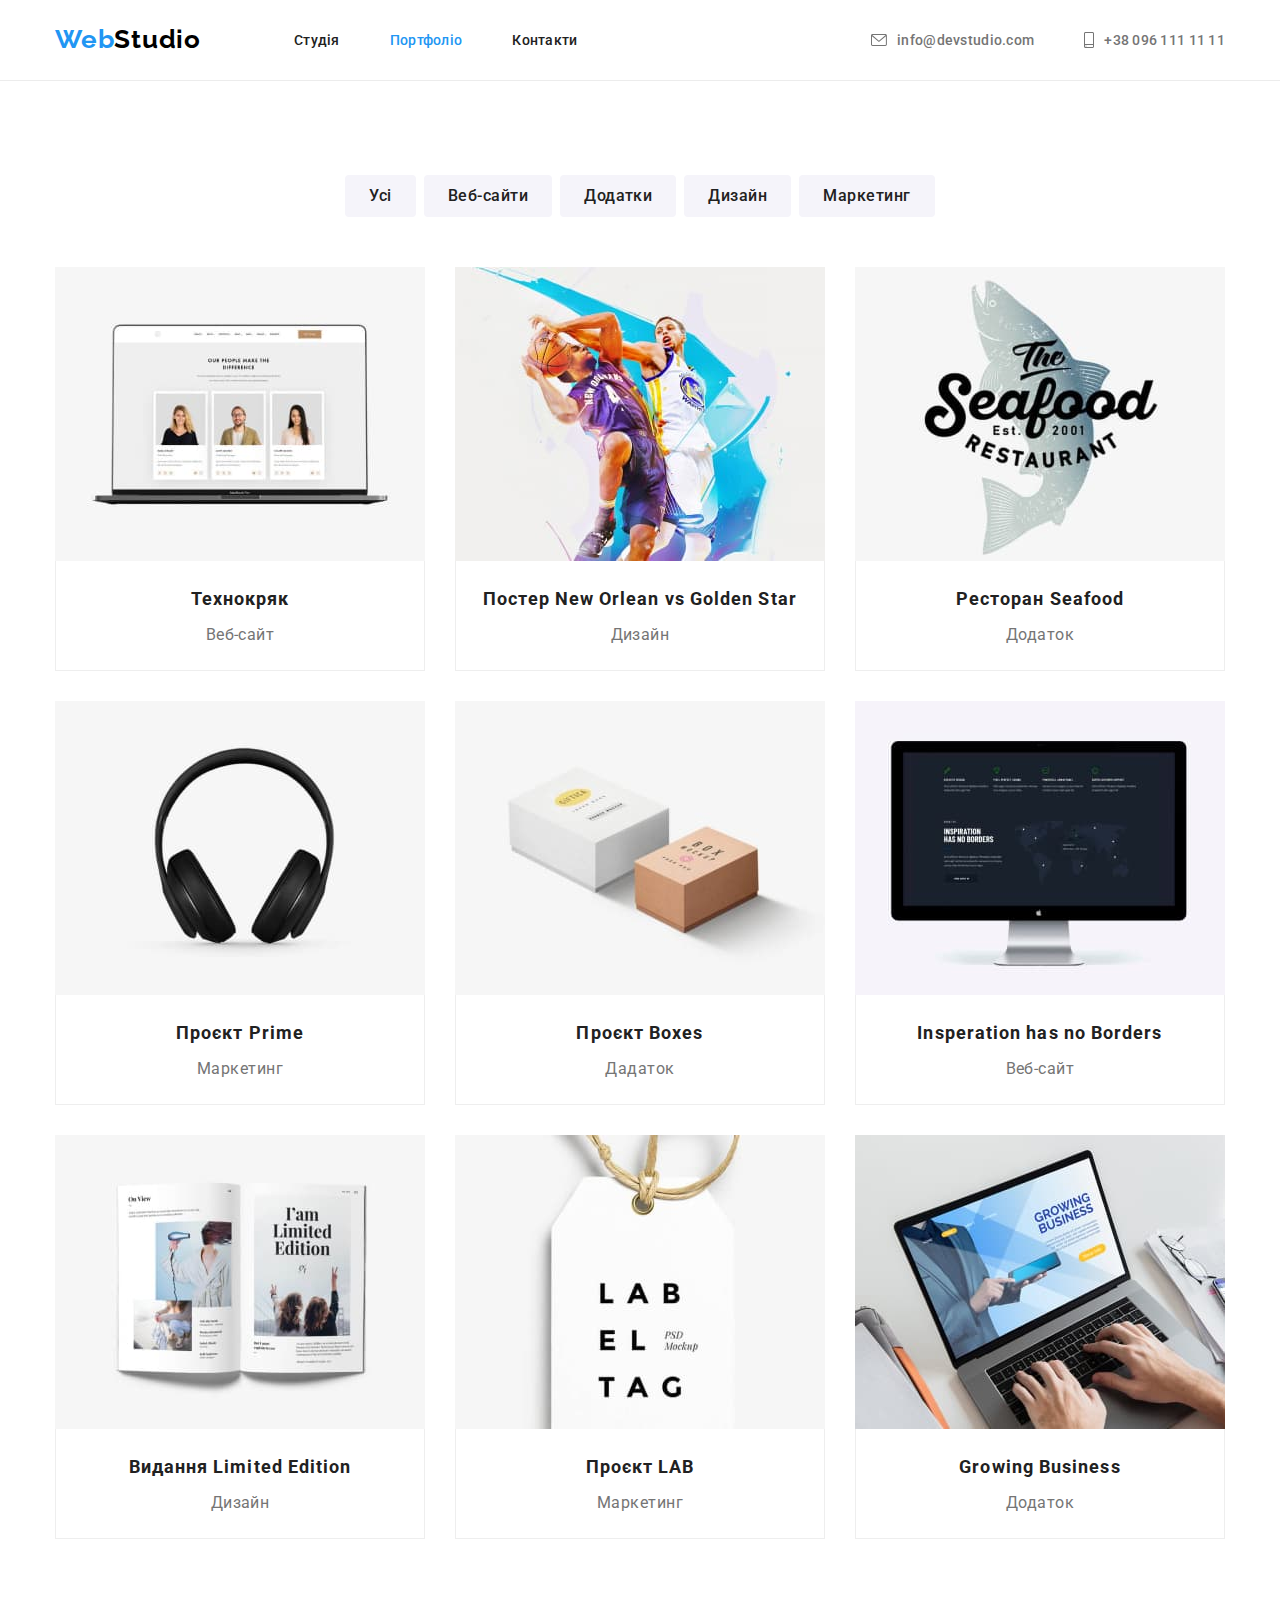
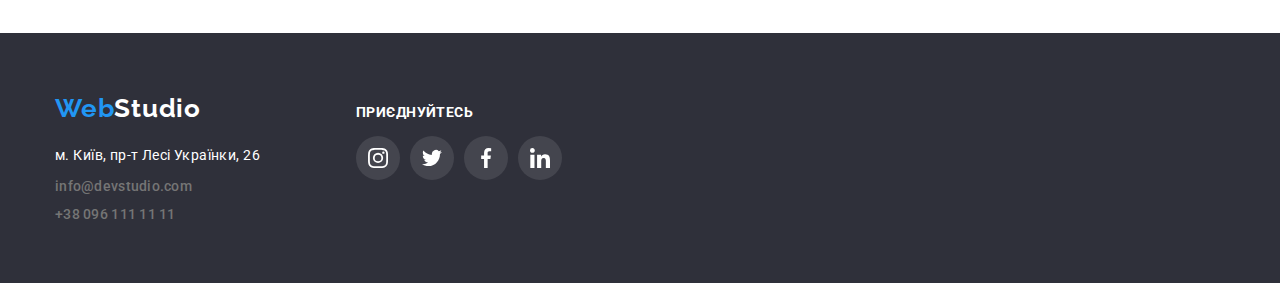
==== portfolio.html @ 871435f2 "clone hw4" ====
<!DOCTYPE html>
<html lang="uk">
  <head>
    <meta charset="UTF-8" />
    <meta http-equiv="X-UA-Compatible" content="IE=edge" />
    <meta name="viewport" content="width=device-width, initial-scale=1.0" />
    <link rel="preconnect" href="https://fonts.googleapis.com" />
    <link rel="preconnect" href="https://fonts.gstatic.com" crossorigin />
    <link href="https://fonts.googleapis.com/css2?family=Montserrat:wght@400;700&family=Raleway:wght@700&family=Roboto:wght@400;500;700;900&display=swap" rel="stylesheet" />
    <link rel="stylesheet" href="https://cdnjs.cloudflare.com/ajax/libs/modern-normalize/1.1.0/modern-normalize.min.css" />
    <link rel="stylesheet" href="css/style.css" />
    <title>Portfolio</title>
  </head>

  <body>
    <!-- Header -->
    <header class="header-line">
      <div class="container">
        <div class="flex">
          <nav class="flex">
            <a href="./index.html" class="header-logo link flex"><span class="logo-web">Web</span><span class="logo-studio">Studio</span></a>
            <ul class="nav list flex">
              <li>
                <a href="./index.html" class="nav-link flex link">Студія</a>
              </li>
              <li>
                <a href="./portfolio.html" class="nav-link flex link current">Портфоліо</a>
              </li>
              <li>
                <a href="#" class="nav-link flex link">Контакти</a>
              </li>
            </ul>
          </nav>
          <!-- Header contacts -->
          <ul class="auth-nav list flex">
            <li>
              <a href="mailto:info@devstudio.com" class="item flex link"
                ><svg class="icon icon-mail" width="16" height="12">
                  <use href="./images/sprite.svg#icon-envelope"></use>
                </svg>info@devstudio.com</a>
            </li>
            <li>
              <a href="tel:+380961111111" class="item flex link">
                <svg class="icon" width="10" height="16">
                  <use href="./images/sprite.svg#icon-smartphone"></use>
                </svg>+38 096 111 11 11</a>
            </li>
          </ul>
        </div>
      </div>
    </header>
    <!-- Main -->
    <main>
      <!-- main nav -->
      <!-- Work list filter -->
      <section class="section">
        <div class="filter">
          <div class="container">
            <h2 class="visually-hidden">Наші роботи</h2>
            <ul class="filter-list list flex">
              <li class="filter-item">
                <button type="button" class="filter-button" aria-label="Усі">Усі</button>
              </li>
              <li class="filter-item">
                <button type="button" class="filter-button" aria-label="Веб-сайти">Веб-сайти</button>
              </li>
              <li class="filter-item">
                <button type="button" class="filter-button" aria-label="Додатки">Додатки</button>
              </li>
              <li class="filter-item">
                <button type="button" class="filter-button" aria-label="Дизайн">Дизайн</button>
              </li>
              <li class="filter-item">
                <button type="button" class="filter-button" aria-label="Маркетинг">Маркетинг</button>
              </li>
            </ul>
          </div>
        </div>
        <!-- Work list -->
        <div class="container">
          <div class="work">
            <ul class="work-lists link list">
              <li class="work-item">
                <a href="" class="work-link-hover link">
                  <img src="./images/techno.jpg" alt="Ноутбук з відкритою веб сторінкою на екрані" width="370" height="294" />
                  <div class="work-card">
                    <h2 class="work-name">Технокряк</h2>
                    <p class="work-name-item">Веб-сайт</p>
                  </div>
                </a>
              </li>
              <li class="work-item">
                <a href="" class="work-link-hover link">
                  <img src="./images/orlean.jpg" alt="#" width="370" height="294" />
                  <div class="work-card">
                    <h2 class="work-name">Постер New Orlean vs Golden Star</h2>
                    <p class="work-name-item">Дизайн</p>
                  </div>
                </a>
              </li>
              <li class="work-item">
                <a href="" class="work-link-hover link">
                  <img src="./images/seafood.jpg" alt="#" width="370" height="294" />
                  <div class="work-card">
                    <h2 class="work-name">Ресторан Seafood</h2>
                    <p class="work-name-item">Додаток</p>
                  </div>
                </a>
              </li>
              <li class="work-item">
                <a href="" class="work-link-hover link">
                  <img src="./images/prime.jpg" alt="#" width="370" height="294" />
                  <div class="work-card">
                    <h2 class="work-name">Проєкт Prime</h2>
                    <p class="work-name-item">Маркетинг</p>
                  </div>
                </a>
              </li>
              <li class="work-item">
                <a href="" class="work-link-hover link">
                  <img src="./images/boxes.jpg" alt="#" width="370" height="294" />
                  <div class="work-card">
                    <h2 class="work-name">Проєкт Boxes</h2>
                    <p class="work-name-item">Дадаток</p>
                  </div>
                </a>
              </li>
              <li class="work-item">
                <a href="" class="work-link-hover link">
                  <img src="./images/borders.jpg" alt="#" width="370" height="294" />
                  <div class="work-card">
                    <h2 class="work-name">Insperation has no Borders</h2>
                    <p class="work-name-item">Веб-сайт</p>
                  </div>
                </a>
              </li>
              <li class="work-item">
                <a href="" class="work-link-hover link">
                  <img src="./images/limited.jpg" alt="#" width="370" height="294" />
                  <div class="work-card">
                    <h2 class="work-name">Видання Limited Edition</h2>
                    <p class="work-name-item">Дизайн</p>
                  </div>
                </a>
              </li>
              <li class="work-item">
                <a href="" class="work-link-hover link">
                  <img src="./images/lab.jpg" alt="#" width="370" height="294" />
                  <div class="work-card">
                    <h2 class="work-name">Проєкт LAB</h2>
                    <p class="work-name-item">Маркетинг</p>
                  </div>
                </a>
              </li>
              <li class="work-item">
                <a href="" class="work-link-hover link">
                  <img src="./images/business.jpg" alt="#" width="370" height="294" />
                  <div class="work-card">
                    <h2 class="work-name">Growing Business</h2>
                    <p class="work-name-item">Додаток</p>
                  </div>
                </a>
              </li>
            </ul>
          </div>
        </div>
      </section>
    </main>
    <!-- footer -->
    <footer class="footer">
      <div class="footer-box">
        <div class="container footer-container">
          <div class="footer-box-left">
            <div class="footer-logo">
              <a href="./index.html" class="link"><span class="footer-logo-web">Web</span><span class="logo-alter">Studio</span></a>
            </div>
            <address>
              <ul class="footer-list list">
                <li class="footer-list-item">
                  <a href="https://goo.gl/maps/CPtrU1FHBa2aNyZL9" target="_blank" rel="noopener noreferrer nofollow" title="Google map link" class="mail link">м. Київ, пр-т Лесі Українки, 26</a>
                </li>
                <li class="footer-list-item">
                  <a href="mailto:info@devstudio.com" class="footer-item link">info@devstudio.com</a>
                </li>
                <li class="footer-list-item">
                  <a href="tel:+380961111111" class="footer-item link">+38 096 111 11 11</a>
                </li>
              </ul>
            </address>
          </div>
          <div class="footer-box-right">
            <div class="joined">
              <h2 class="joined-tittle">Приєднуйтесь</h2>
              <ul class="icon-footer-list flex list">
                <li>
                  <a href="" class="icon-footer-link">
                    <svg class="icon" width="20" height="20">
                      <use href="./images/sprite.svg#icon-instagram"></use>
                    </svg>
                  </a>
                </li>
                <li>
                  <a href="" class="icon-footer-link">
                    <svg class="icon" width="20" height="20">
                      <use href="./images/sprite.svg#icon-twitter"></use>
                    </svg>
                  </a>
                </li>
                <li>
                  <a href="" class="icon-footer-link">
                    <svg class="icon" width="20" height="20">
                      <use href="./images/sprite.svg#icon-facebook"></use>
                    </svg>
                  </a>
                </li>
                <li>
                  <a href="" class="icon-footer-link">
                    <svg class="icon" width="20" height="20">
                      <use href="./images/sprite.svg#icon-linkedin"></use>
                    </svg>
                  </a>
                </li>
              </ul>
            </div>
          </div>
        </div>
      </div>
    </footer>
  </body>
</html>
---- css/style.css ----
/* Global */
body {
    background-color: #ffffff;
    color: var(--primary-text-color);
    font-family: 'Roboto', sans-serif;
}

:root {
    --head-footter-bgc: #2F303A;
    --primary-text-color: #757575;
    --second-text-color: #212121;
    --accent-color: #2196F3;
    --second-bg-color: #F5F4FA;
    --second-btn-color: #FFFFFF;
    --logo-black-color: #000000;
    --second-bt-bg: #188CE8;
    --hdr-border-color: #ECECEC;
    --work-card-border-color: #EEEEEE;
    --features-card-bg: #F5F4FA;
    --icon-prymary-color: #AFB1B8;
    --footer-link-bg-color: rgba(255, 255, 255, 0.1);
}

* {
    margin: 0;
    padding: 0;
    box-sizing: border-box;
}

.visually-hidden {
    position: absolute;
    white-space: nowrap;
    width: 1px;
    height: 1px;
    overflow: hidden;
    border: 0;
    padding: 0;
    clip: rect(0 0 0 0);
    clip-path: inset(50%);
    margin: -1px;
}

.list {
    list-style: none;
    padding: 0;
    margin: 0;
}

.link {
    text-decoration: none;
    color: inherit;
}

.flex {
    display: flex;
}

.section {
    padding: 94px 0;
}

.section_no_padding {
    padding-top: 94px;
}

.container {
    width: 100%;
    max-width: 1200px;
    margin-left: auto;
    margin-right: auto;
    padding-left: 15px;
    padding-right: 15px;
}

/* Header */

.header-logo {
    margin-right: 93px;
}

.nav-box {
    display: flex;
}

.logo {
    display: flex;
}

.logo-web {
    display: block;
    padding-top: 24px;
    padding-bottom: 25px;

    color: var(--accent-color);
    font-family: 'Raleway';
    font-style: normal;
    font-weight: 700;
    font-size: 26px;
    line-height: 1.1920;
    letter-spacing: 0.03em;
}

.logo-studio {

    display: block;
    padding-top: 24px;
    padding-bottom: 25px;

    color: var(--logo-black-color);

    font-family: 'Raleway';
    font-style: normal;
    font-weight: 700;
    font-size: 26px;
    line-height: 1.1920;
    letter-spacing: 0.03em;
}

/* Site nav */

.nav {
    display: flex;
}

.nav>li:not(:last-child) {
    margin-right: 50px;
}

.nav-link {
    display: block;
    padding-top: 32px;
    padding-bottom: 32px;

    color: var(--second-text-color);

    font-family: 'Roboto';
    font-style: normal;
    font-weight: 500;
    font-size: 14px;
    line-height: 1.1721;
    letter-spacing: 0.02em;
}

.nav-link:hover,
.nav-link:focus {
    color: var(--accent-color);
}



.auth-nav {
    display: flex;
    margin-left: auto;
}

/* Почемуто не работает такой тип записи */
/* .auth-nav .item + .item {
    margin-left: 50px;
    background-color: red;
} */

/* .auth-nav>li:first-child {
    margin-left: 340px;
} */

.auth-nav>li:not(:last-child) {
    margin-right: 50px;
}

.item {
    display: flex;
    padding-top: 32px;
    padding-bottom: 32px;
    color: var(--primary-text-color);

    font-family: 'Roboto';
    font-style: normal;
    font-weight: 500;
    font-size: 14px;
    line-height: 1.1721;
    letter-spacing: 0.02em;
}

.item>.icon {
    display: flex;
    margin-right: 10px;
}

.icon-mail {
    margin-top: 2px;
}

.item:hover,
.item:focus {
    color: var(--accent-color);
}

.current {
    color: var(--accent-color);
}

img {
    display: block;
    max-width: 100%;
    height: auto;
}

/* Index html */
/* Hero */

.hero {
    width: 100%;
    margin: 0 auto;

    background-color: var(--head-footter-bgc);
    background-image: linear-gradient(to right, rgba(47, 48, 58, 0.4), rgba(47, 48, 58, 0.4)), url(../images/hero.jpg);
    background-repeat: no-repeat;
    background-position: 50% 50%;


    text-align: center;
}

.hero-tittle {
    display: block;
    max-width: 696px;
    width: 100%;
    margin-top: 0;
    margin-bottom: 0;
    margin-left: auto;
    margin-right: auto;
    padding-top: 200px;
    padding-bottom: 30px;

    color: var(--second-btn-color);

    font-family: 'Roboto';
    font-style: normal;
    font-weight: 900;
    font-size: 44px;
    line-height: 1.3636;
    letter-spacing: 0.06em;
    text-transform: uppercase;
    text-align: center;
}

/* Content */

.content-features {
    width: 100%;
    margin: 0 auto;

    background-color: var(--second-btn-color);
}

.content-tittle,
.content-features-item {
    color: var(--second-text-color);
}

.content-features-item {
    font-family: 'Roboto';
    font-style: normal;
    font-weight: 700;
    font-size: 14px;
    line-height: 1.1721;
    letter-spacing: 0.03em;
    text-transform: uppercase;
}

.content-features-box {
    width: calc((100%-90px) / 4);
}

.icon-sat {
    display: flex;
    height: 120px;
    background-color: var(--features-card-bg);
    border-radius: 4px;
    margin-bottom: 30px;
    align-items: center;
    justify-content: center;
}

.icon-clock {
    display: flex;
    height: 120px;
    background-color: var(--features-card-bg);
    border-radius: 4px;
    margin-bottom: 30px;
    align-items: center;
    justify-content: center;
}

.icon-diagram {
    display: flex;
    height: 120px;
    background-color: var(--features-card-bg);
    border-radius: 4px;
    margin-bottom: 30px;
    align-items: center;
    justify-content: center;
}

.icon-astronaut {
    display: flex;
    height: 120px;
    background-color: var(--features-card-bg);
    border-radius: 4px;
    margin-bottom: 30px;
    align-items: center;
    justify-content: center;
}

.content-features-box:not(:last-child) {
    margin-right: 30px;

    justify-content: space-between;
}

.features-text {
    margin-bottom: 0;
    margin-top: 10px;

    font-family: 'Roboto';
    font-style: normal;
    font-weight: 400;
    font-size: 14px;
    line-height: 1.7142;
    letter-spacing: 0.03em;
}

.content-tittle {
    padding-bottom: 50px;

    font-family: 'Roboto';
    font-style: normal;
    font-weight: 700;
    font-size: 36px;
    line-height: 1.1719;
    text-align: center;
    letter-spacing: 0.03em;
}

/* Work list */

.work-list {
    display: flex;
    justify-content: space-between;
}

.work-list:not(:last-child) {
    margin-right: 30px;
}

.content {
    width: 100%;
    margin: 0 auto;

    background-color: var(--second-btn-color);
}

/* About */

.about {
    width: 100%;
    margin: 0 auto;

    background-color: var(--second-bg-color);
}

.about-list {
    justify-content: space-between;
}

.about-li {
    display: flex;
    justify-content: space-between;
    padding-bottom: 94px;

    text-align: center;
}

/* .about-li:not(:last-child) {
    margin-right: 30px;
} */

.about-li-item {
    background-color: var(--second-btn-color);
    box-shadow: 0px 1px 3px rgba(0, 0, 0, 0.12), 0px 1px 1px rgba(0, 0, 0, 0.14), 0px 2px 1px rgba(0, 0, 0, 0.2);
    border-radius: 0px 0px 4px 4px;
}

.about-tittle,
.about-name {
    color: var(--second-text-color);
}

.about-tittle {
    padding-bottom: 50px;
    padding-top: 94px;

    font-family: 'Roboto';
    font-style: normal;
    font-weight: 700;
    font-size: 36px;
    line-height: 1.1719;
    text-align: center;
    letter-spacing: 0.03em;
}

.about-name-box {
    padding-top: 30px;
    padding-bottom: 30px;
}

.about-name {
    font-family: 'Roboto';
    font-style: normal;
    font-weight: 500;
    font-size: 16px;
    line-height: 1.1718;
    text-align: center;
    letter-spacing: 0.03em;
}

.about-name-item {
    margin-top: 10px;
}

.icon-list {
    margin-top: 16px;
    justify-content: center;
    display: flex;
}

.icon-social {
    display: flex;
    margin-right: 10px;
    color: var(--icon-prymary-color);
    width: 44px;
    height: 44px;
    border-radius: 50%;
    align-items: center;
    justify-content: center;
}

.icon-social:hover,
.icon-social:focus {
    color: var(--second-btn-color);
    background-color: var(--accent-color);
}

/* Clients */
.icon-client-link {
    display: flex;
    width: 100%;
    height: 100%;

    border: 1px solid var(--icon-prymary-color);
    border-radius: 4px;
    align-items: center;
    justify-content: center;
    color: var(--icon-prymary-color);

}

.icon-client-link:hover,
.icon-client-link:focus {
    color: var(--accent-color);
    border-color: var(--accent-color);
    fill: currentColor;
}

.clients-tittle {
    font-family: 'Roboto';
    font-style: normal;
    font-weight: 700;
    font-size: 36px;
    line-height: 1.1719;
    text-align: center;
    letter-spacing: 0.03em;
    margin-bottom: 50px;

    color: #212121;
}

.clients-icon-list {
    display: flex;
}

.icon-client {
    display: flex;
    height: 92px;
    /* width: calc((100% - 150px) / 6); */
    width: calc(100%/6 - 30px/6*5);
}

.icon-client:not(:last-child) {
    margin-right: 30px;
}



.icon {
    fill: currentColor;
}

/* Footer */

.footer {
    padding-top: 60px;
    padding-bottom: 60px;
    background-color: var(--head-footter-bgc);
}

.footer-box {
    width: 100%;
    margin: 0 auto;
}

.footer-container {
    display: flex;
    align-items: baseline;
}

.footer-box-left {
    width: 231px;
    margin-right: 70px;
}

.footer-logo {
    margin-bottom: 20px;
}

.footer-logo-web {
    color: var(--accent-color);

    font-family: 'Raleway';
    font-style: normal;
    font-weight: 700;
    font-size: 26px;
    line-height: 1.1923;
    letter-spacing: 0.03em;
}

.logo-alter {
    color: var(--second-btn-color);

    font-family: 'Raleway';
    font-style: normal;
    font-weight: 700;
    font-size: 26px;
    line-height: 1.1923;
    letter-spacing: 0.03em;
}

.footer-list-item {
    display: block;
}

.footer-list-item:not(:last-child) {
    margin-bottom: 9px;
}

.footer-item {
    color: var(--primary-text-color);

    font-family: 'Roboto';
    font-style: normal;
    font-weight: 500;
    font-size: 14px;
    line-height: 1.1721;
    letter-spacing: 0.02em;
}

.footer-item:hover,
.footer-item:focus {
    color: var(--accent-color);
}

.mail {
    color: var(--second-btn-color);
    font-family: 'Roboto';
    font-style: normal;
    font-weight: 400;
    font-size: 14px;
    line-height: 1.7142;
    letter-spacing: 0.03em;
}

.mail:hover,
.mail:focus {
    color: var(--accent-color);
}

.joined-tittle {
    font-family: 'Roboto';
    font-style: normal;
    font-weight: 700;
    font-size: 14px;
    line-height: 1.1428;
    letter-spacing: 0.03em;
    text-transform: uppercase;

    color: #FFFFFF;
}

.icon-footer-list {
    margin-top: 16px;
    justify-content: center;
    display: flex;
}

.icon-footer-link {
    display: flex;
    margin-right: 10px;
    color: var(--icon-prymary-color);
    width: 44px;
    height: 44px;
    border-radius: 50%;
    align-items: center;
    justify-content: center;
    background-color: var(--footer-link-bg-color);
    color: var(--second-btn-color);
}

.icon-footer-link:hover,
.icon-footer-link:focus {
    background-color: var(--accent-color);
}

/* Portfolio html */

.header-line {
    border-bottom: 1px solid var(--hdr-border-color);
    width: 100%;
    margin: 0 auto;
}

/* filter-list */

.filter-tittle {
    color: var(--second-btn-color);
}

.filter-list {
    display: flex;
    justify-content: center;
}

.filter-item {
    display: block;
    margin-bottom: 50px;
}

.filter-item:not(:last-child) {
    margin-right: 8px;
}

/* work-list */

.work-lists {
    display: flex;
    flex-wrap: wrap;
}

.work-item {
    width: calc((100% - 60px) / 3);
    margin-right: 30px;
    margin-bottom: 30px;
}

.work-item:nth-child(3n) {
    margin-right: 0;
}

.work-item:nth-last-child(-n + 3) {
    margin-bottom: 0px;
}

.work-card {
    padding: 0 24px;
    border: 1px solid var(--work-card-border-color);
    border-top: none;
    text-align: center;
    padding-top: 20px;
    padding-bottom: 20px;
}

.work-name {
    font-family: 'Roboto';
    font-style: normal;
    font-weight: 700;
    font-size: 18px;
    line-height: 2;
    letter-spacing: 0.06em;
    padding-bottom: 3px;
}

.work-name-item {
    font-family: 'Roboto';
    font-style: normal;
    font-weight: 400;
    font-size: 16px;
    line-height: 1.875;
    letter-spacing: 0.03em;
}

/* Button */

.hero-btn {
    max-width: 216px;
    width: 100%;
    height: 50px;
    border-radius: 4px;
    margin-bottom: 200px;

    color: var(--second-btn-color);
    background-color: var(--accent-color);
    border-color: transparent;
    cursor: pointer;

    font-family: 'Roboto';
    font-style: normal;
    font-weight: 700;
    font-size: 16px;
    line-height: 1.875;
    letter-spacing: 0.06em;
    box-shadow: 0px 4px 4px rgba(0, 0, 0, 0.25);

}

.hero-btn:hover,
.hero-btn:focus {
    width: 216px;
    height: 50px;
    border-radius: 4px;

    background-color: var(--second-bt-bg);
    box-shadow: 0px 4px 4px rgba(0, 0, 0, 0);
}

.filter-button {
    cursor: pointer;
    border-radius: 4px;
    padding: 6px 22px;


    color: var(--second-text-color);
    background-color: var(--second-bg-color);
    border-color: transparent;

    font-family: 'Roboto';
    font-style: normal;
    font-weight: 500;
    font-size: 16px;
    line-height: 1.625;
    text-align: center;
    letter-spacing: 0.03em;
}

.filter-button:hover,
.filter-button:focus {
    color: var(--second-btn-color);
    background-color: var(--accent-color);
    border-color: transparent;
    box-shadow: 0px 3px 1px rgba(0, 0, 0, 0.1), 0px 1px 2px rgba(0, 0, 0, 0.08), 0px 2px 2px rgba(0, 0, 0, 0.12);
}

/* work-list */
.work-name {
    color: var(--second-text-color);
    font-family: 'Roboto';
    font-style: normal;
    font-weight: 700;
    font-size: 18px;
    line-height: 2;
    letter-spacing: 0.06em;
}

.work-item:hover,
.work-item:focus {
    box-shadow: 0px 1px 1px rgba(0, 0, 0, 0.12), 0px 4px 4px rgba(0, 0, 0, 0.06),
        1px 4px 6px rgba(0, 0, 0, 0.16);
}
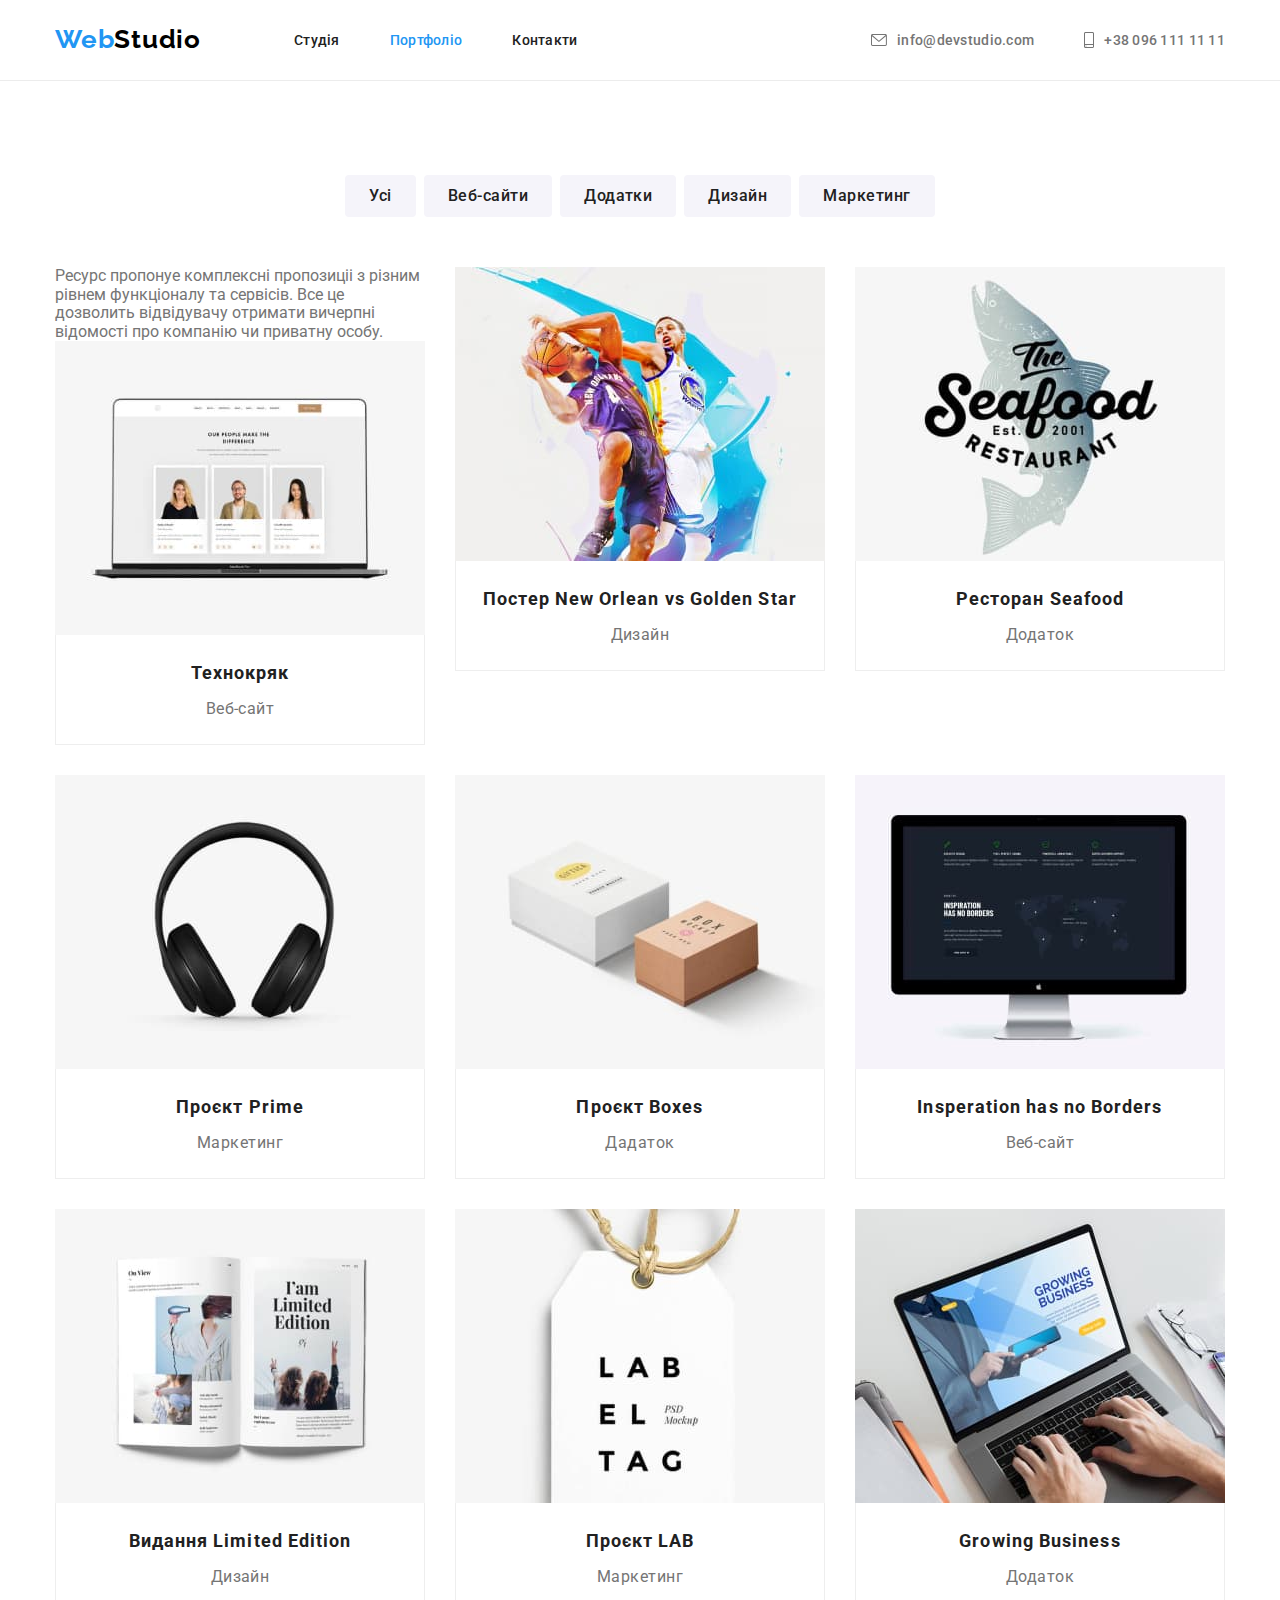
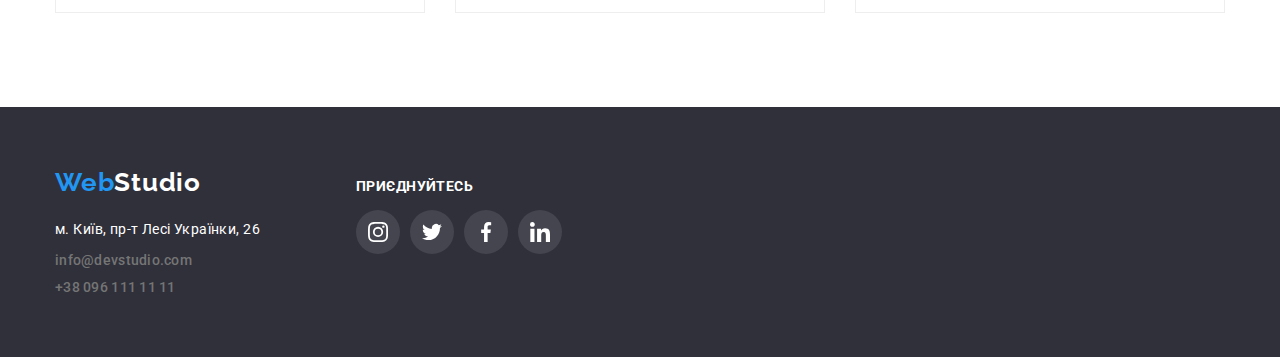
==== commit d863d645: "hw5" ====
--- a/portfolio.html
+++ b/portfolio.html
@@ -82,7 +82,11 @@
             <ul class="work-lists link list">
               <li class="work-item">
                 <a href="" class="work-link-hover link">
-                  <img src="./images/techno.jpg" alt="Ноутбук з відкритою веб сторінкою на екрані" width="370" height="294" />
+                  <div class="work-card-relative">
+                    <div class="work-card-hover">Ресурс пропонуе комплексні пропозиціі з різним рівнем функціоналу та сервісів. Все це дозволить відвідувачу отримати вичерпні відомості про компанію чи приватну особу. 
+                      <img src="./images/techno.jpg" alt="Ноутбук з відкритою веб сторінкою на екрані" width="370" height="294" />
+                    </div>
+                  </div>
                   <div class="work-card">
                     <h2 class="work-name">Технокряк</h2>
                     <p class="work-name-item">Веб-сайт</p>
--- a/css/style.css
+++ b/css/style.css
@@ -209,6 +209,8 @@
 /* Hero */
 
 .hero {
+    position: relative;
+    content: "";
     width: 100%;
     margin: 0 auto;
 
@@ -216,7 +218,6 @@
     background-image: linear-gradient(to right, rgba(47, 48, 58, 0.4), rgba(47, 48, 58, 0.4)), url(../images/hero.jpg);
     background-repeat: no-repeat;
     background-position: 50% 50%;
-
 
     text-align: center;
 }
@@ -244,6 +245,38 @@
     text-align: center;
 }
 
+.backdrop {
+    position: fixed;
+    top: 0;
+    left: 0;
+    width: 100%;
+    height: 100%;
+
+    background-color: rgba(14, 13, 13, 0.8);
+}
+
+.modal {
+    position: absolute;
+    content: "";
+    top: 50%;
+    left: 50%;
+    transform: translate(-50%, -50%);
+    width: 581px;
+    height: 528px;
+
+    background: #FFFFFF;
+    box-shadow: 0px 1px 3px rgba(0, 0, 0, 0.12), 0px 1px 1px rgba(0, 0, 0, 0.14), 0px 2px 1px rgba(0, 0, 0, 0.2);
+    border-radius: 4px;
+
+}
+
+.backdrop.is-hidden {
+    /* visibility: ; */
+    opacity: 0;
+    pointer-events: none;
+
+}
+
 /* Content */
 
 .content-features {
@@ -666,6 +699,7 @@
 }
 
 .work-item {
+    content: "";
     width: calc((100% - 60px) / 3);
     margin-right: 30px;
     margin-bottom: 30px;
@@ -677,6 +711,10 @@
 
 .work-item:nth-last-child(-n + 3) {
     margin-bottom: 0px;
+}
+
+.work-card-relative {
+    position: relative;
 }
 
 .work-card {
@@ -686,6 +724,20 @@
     text-align: center;
     padding-top: 20px;
     padding-bottom: 20px;
+    /* background-color: var(--second-btn-color) important!; */
+}
+
+.work-card-hover::before {
+    position: absolute;
+    content: "";
+
+    opacity: 1;
+    width: 100%;
+    height: 100%;
+}
+
+.work-card-hover:hover::before {
+    background-color: rgba(153, 161, 149, 0.5);
 }
 
 .work-name {
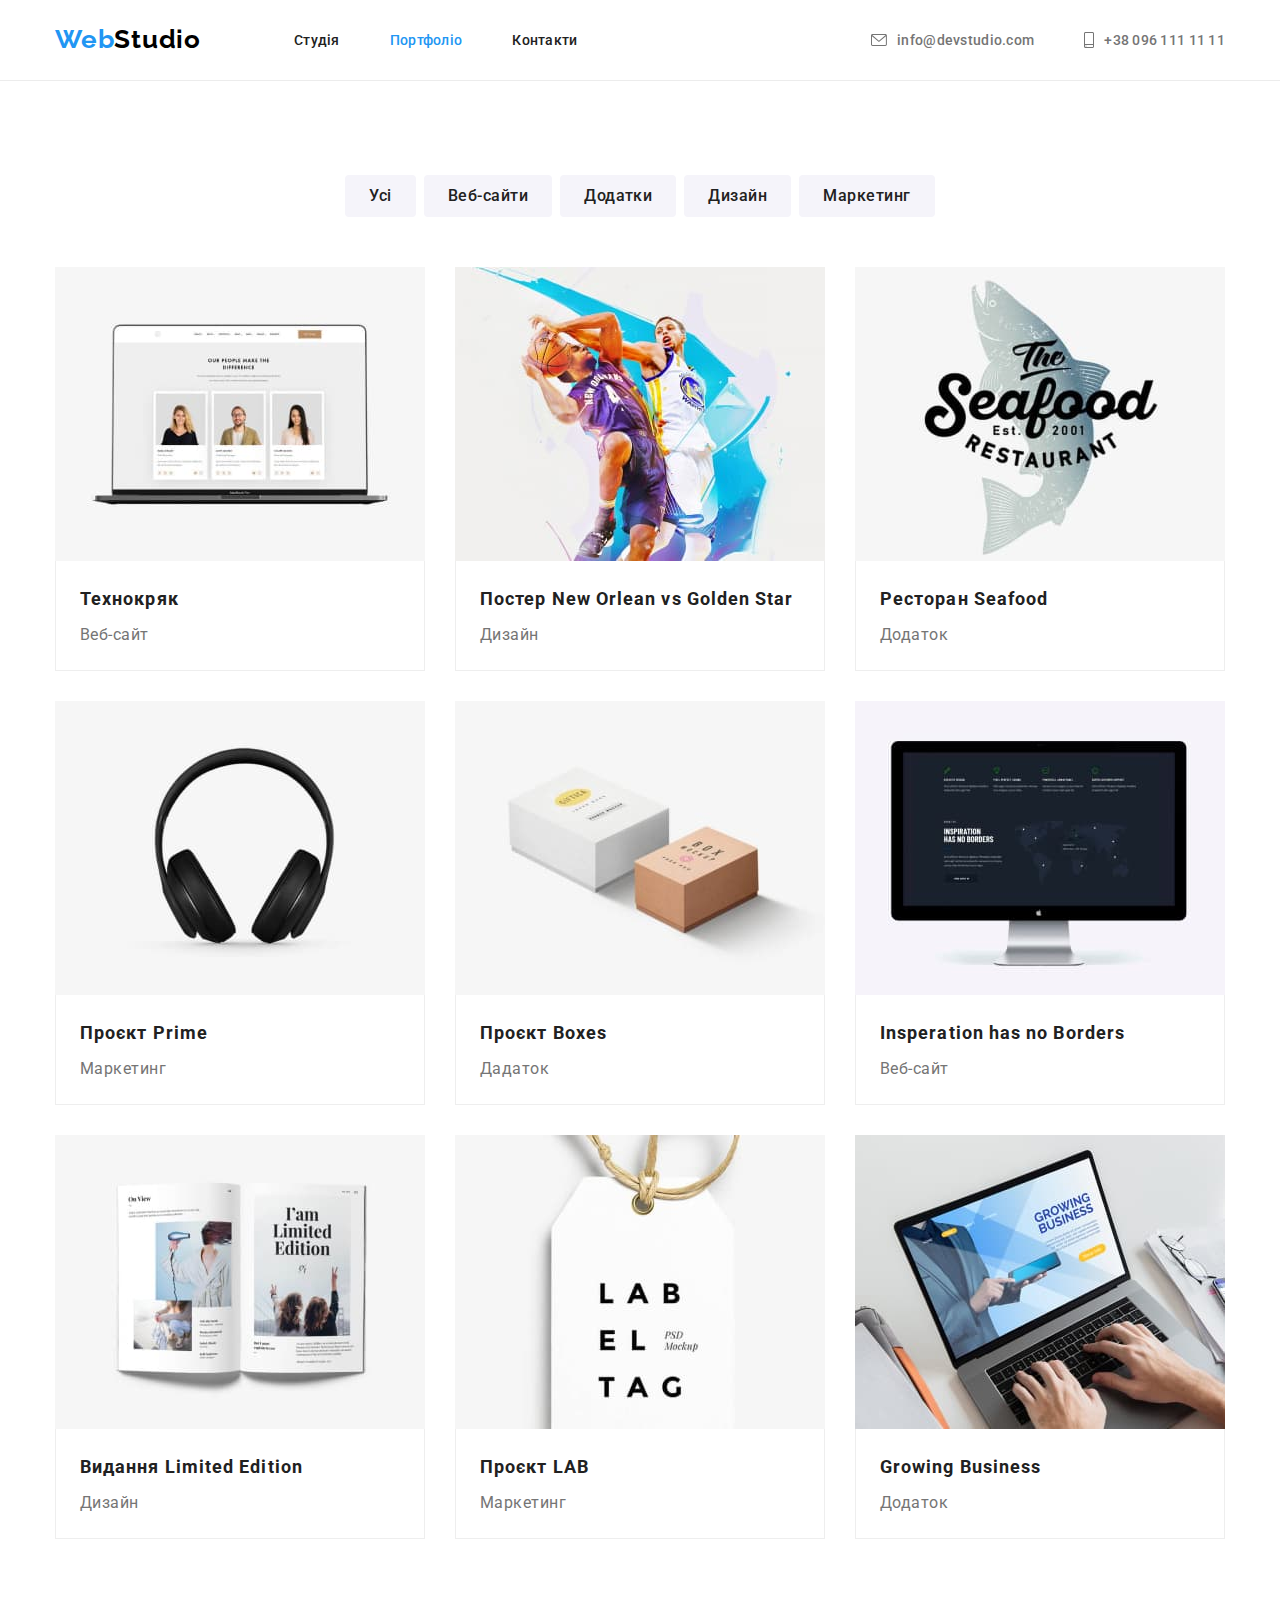
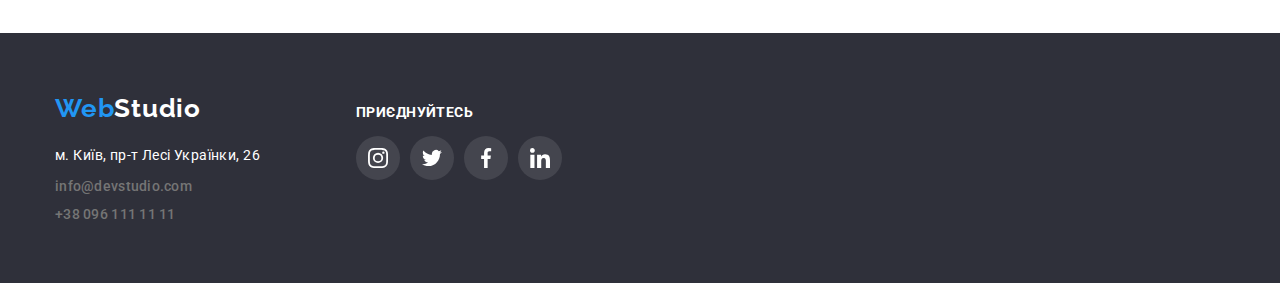
==== commit ad3826df: "style absolute description in project" ====
--- a/portfolio.html
+++ b/portfolio.html
@@ -83,9 +83,9 @@
               <li class="work-item">
                 <a href="" class="work-link-hover link">
                   <div class="work-card-relative">
-                    <div class="work-card-hover">Ресурс пропонуе комплексні пропозиціі з різним рівнем функціоналу та сервісів. Все це дозволить відвідувачу отримати вичерпні відомості про компанію чи приватну особу. 
-                      <img src="./images/techno.jpg" alt="Ноутбук з відкритою веб сторінкою на екрані" width="370" height="294" />
+                    <div class="work-card-hover"><p class="work-card-text">Ресурс пропонуе комплексні пропозиціі з різним рівнем функціоналу та сервісів. Все це дозволить відвідувачу отримати вичерпні відомості про компанію чи приватну особу.</p> 
                     </div>
+                    <img src="./images/techno.jpg" alt="Ноутбук з відкритою веб сторінкою на екрані" width="370" height="294" />
                   </div>
                   <div class="work-card">
                     <h2 class="work-name">Технокряк</h2>
--- a/css/style.css
+++ b/css/style.css
@@ -713,6 +713,7 @@
     margin-bottom: 0px;
 }
 
+/* Work card hover style */
 .work-card-relative {
     position: relative;
 }
@@ -721,23 +722,48 @@
     padding: 0 24px;
     border: 1px solid var(--work-card-border-color);
     border-top: none;
-    text-align: center;
     padding-top: 20px;
     padding-bottom: 20px;
-    /* background-color: var(--second-btn-color) important!; */
-}
+}
+
+.work-card-hover {
+    position: absolute;
+    display: flex;
+    width: 100%;
+    height: 100%;
+    opacity: 0;
+
+    font-family: 'Roboto';
+    font-style: normal;
+    font-weight: 400;
+    font-size: 18px;
+    line-height: 1.5555;
+    letter-spacing: 0.03em;
+}
+
+.work-card-text {
+    padding-top: 64px;
+    padding-bottom: 64px;
+    padding-left: 24px;
+    padding-right: 24px;
+    z-index: 1;
+    color: var(--second-btn-color);
+}
+
 
 .work-card-hover::before {
     position: absolute;
     content: "";
-
+    width: 100%;
+    height: 100%;
+}
+
+.work-card-hover:hover {
     opacity: 1;
-    width: 100%;
-    height: 100%;
 }
 
 .work-card-hover:hover::before {
-    background-color: rgba(153, 161, 149, 0.5);
+    background-color: rgba(33, 150, 243, 0.9);
 }
 
 .work-name {
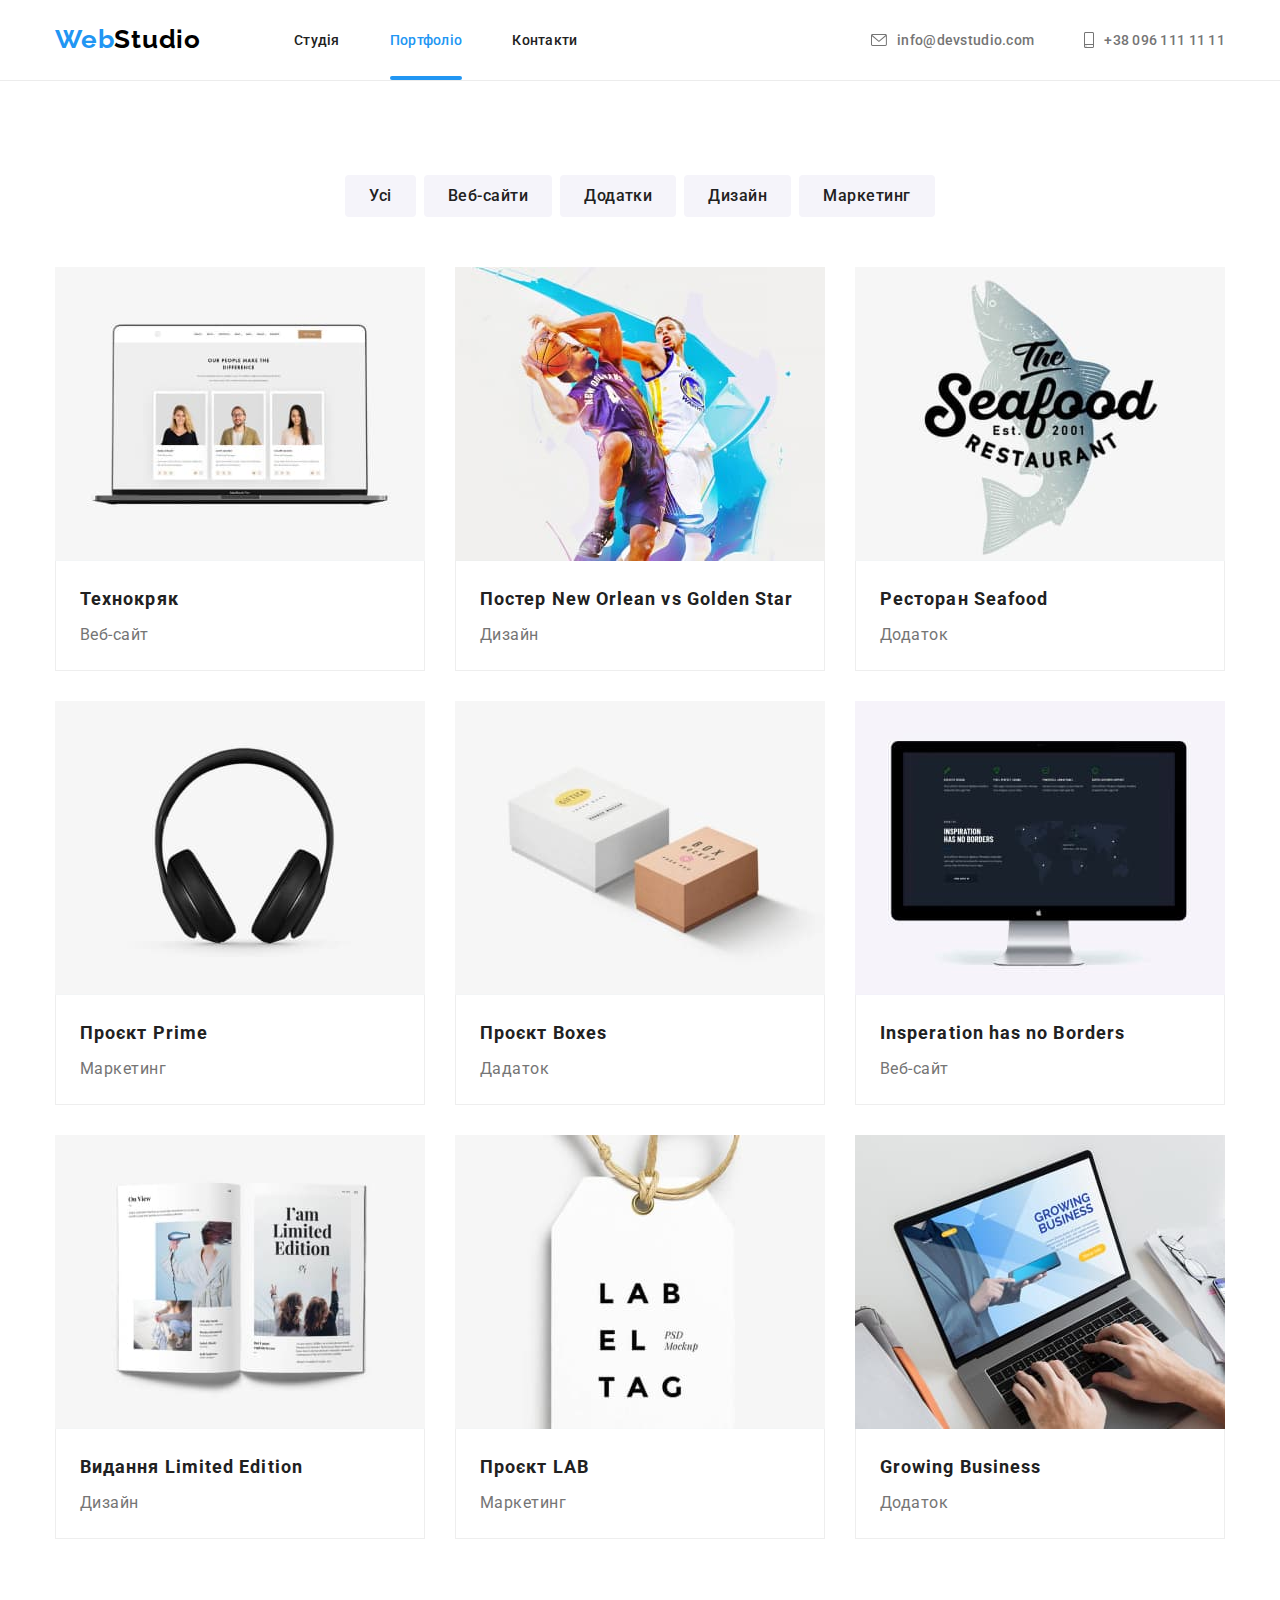
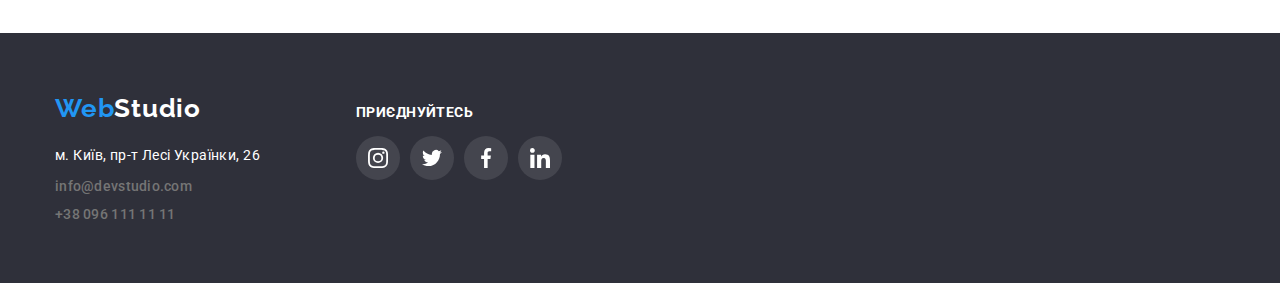
==== commit a18ec137: "portfolio update" ====
--- a/portfolio.html
+++ b/portfolio.html
@@ -82,10 +82,11 @@
             <ul class="work-lists link list">
               <li class="work-item">
                 <a href="" class="work-link-hover link">
-                  <div class="work-card-relative">
-                    <div class="work-card-hover"><p class="work-card-text">Ресурс пропонуе комплексні пропозиціі з різним рівнем функціоналу та сервісів. Все це дозволить відвідувачу отримати вичерпні відомості про компанію чи приватну особу.</p> 
-                    </div>
+                  <div class="work-card-thumb">
                     <img src="./images/techno.jpg" alt="Ноутбук з відкритою веб сторінкою на екрані" width="370" height="294" />
+                    <div class="work-card-overlay">
+                      <p class="card-text-overlay">Ресурс пропонуе комплексні пропозиціі з різним рівнем функціоналу та сервісів. Все це дозволить відвідувачу отримати вичерпні відомості про компанію чи приватну особу.</p> 
+                    </div>
                   </div>
                   <div class="work-card">
                     <h2 class="work-name">Технокряк</h2>
@@ -93,9 +94,15 @@
                   </div>
                 </a>
               </li>
-              <li class="work-item">
-                <a href="" class="work-link-hover link">
-                  <img src="./images/orlean.jpg" alt="#" width="370" height="294" />
+
+              <li class="work-item">
+                <a href="" class="work-link-hover link">
+                  <div class="work-card-thumb">
+                    <img src="./images/orlean.jpg" alt="Дві людини грають в баскетбол" width="370" height="294" />
+                    <div class="work-card-overlay">
+                      <p class="card-text-overlay">Ресурс пропонуе комплексні пропозиціі з різним рівнем функціоналу та сервісів. Все це дозволить відвідувачу отримати вичерпні відомості про компанію чи приватну особу.</p> 
+                    </div>
+                  </div>
                   <div class="work-card">
                     <h2 class="work-name">Постер New Orlean vs Golden Star</h2>
                     <p class="work-name-item">Дизайн</p>
@@ -104,7 +111,12 @@
               </li>
               <li class="work-item">
                 <a href="" class="work-link-hover link">
-                  <img src="./images/seafood.jpg" alt="#" width="370" height="294" />
+                  <div class="work-card-thumb">
+                    <img src="./images/seafood.jpg" alt="Логотип ресторану" width="370" height="294" />
+                    <div class="work-card-overlay">
+                      <p class="card-text-overlay">Ресурс пропонуе комплексні пропозиціі з різним рівнем функціоналу та сервісів. Все це дозволить відвідувачу отримати вичерпні відомості про компанію чи приватну особу.</p> 
+                    </div>
+                  </div>
                   <div class="work-card">
                     <h2 class="work-name">Ресторан Seafood</h2>
                     <p class="work-name-item">Додаток</p>
@@ -113,7 +125,12 @@
               </li>
               <li class="work-item">
                 <a href="" class="work-link-hover link">
-                  <img src="./images/prime.jpg" alt="#" width="370" height="294" />
+                  <div class="work-card-thumb">
+                    <img src="./images/prime.jpg" alt="Чорні навушники на сірому фоні" width="370" height="294" />
+                    <div class="work-card-overlay">
+                      <p class="card-text-overlay">Ресурс пропонуе комплексні пропозиціі з різним рівнем функціоналу та сервісів. Все це дозволить відвідувачу отримати вичерпні відомості про компанію чи приватну особу.</p> 
+                    </div>
+                  </div>
                   <div class="work-card">
                     <h2 class="work-name">Проєкт Prime</h2>
                     <p class="work-name-item">Маркетинг</p>
@@ -122,7 +139,12 @@
               </li>
               <li class="work-item">
                 <a href="" class="work-link-hover link">
-                  <img src="./images/boxes.jpg" alt="#" width="370" height="294" />
+                  <div class="work-card-thumb">
+                    <img src="./images/boxes.jpg" alt="Дві картонні коробки" width="370" height="294" />
+                    <div class="work-card-overlay">
+                      <p class="card-text-overlay">Ресурс пропонуе комплексні пропозиціі з різним рівнем функціоналу та сервісів. Все це дозволить відвідувачу отримати вичерпні відомості про компанію чи приватну особу.</p> 
+                    </div>
+                  </div>
                   <div class="work-card">
                     <h2 class="work-name">Проєкт Boxes</h2>
                     <p class="work-name-item">Дадаток</p>
@@ -131,7 +153,12 @@
               </li>
               <li class="work-item">
                 <a href="" class="work-link-hover link">
-                  <img src="./images/borders.jpg" alt="#" width="370" height="294" />
+                  <div class="work-card-thumb">
+                    <img src="./images/borders.jpg" alt="Екран з відображеним веб-сайтом з аналітикою" width="370" height="294" />
+                    <div class="work-card-overlay">
+                      <p class="card-text-overlay">Ресурс пропонуе комплексні пропозиціі з різним рівнем функціоналу та сервісів. Все це дозволить відвідувачу отримати вичерпні відомості про компанію чи приватну особу.</p> 
+                    </div>
+                  </div>
                   <div class="work-card">
                     <h2 class="work-name">Insperation has no Borders</h2>
                     <p class="work-name-item">Веб-сайт</p>
@@ -140,7 +167,12 @@
               </li>
               <li class="work-item">
                 <a href="" class="work-link-hover link">
-                  <img src="./images/limited.jpg" alt="#" width="370" height="294" />
+                  <div class="work-card-thumb">
+                    <img src="./images/limited.jpg" alt="Відкритий глянцевий журнал" width="370" height="294" />
+                    <div class="work-card-overlay">
+                      <p class="card-text-overlay">Ресурс пропонуе комплексні пропозиціі з різним рівнем функціоналу та сервісів. Все це дозволить відвідувачу отримати вичерпні відомості про компанію чи приватну особу.</p> 
+                    </div>
+                  </div>
                   <div class="work-card">
                     <h2 class="work-name">Видання Limited Edition</h2>
                     <p class="work-name-item">Дизайн</p>
@@ -149,7 +181,12 @@
               </li>
               <li class="work-item">
                 <a href="" class="work-link-hover link">
-                  <img src="./images/lab.jpg" alt="#" width="370" height="294" />
+                  <div class="work-card-thumb">
+                    <img src="./images/lab.jpg" alt="Ярлик на якому забражено лого компанії" width="370" height="294" />
+                    <div class="work-card-overlay">
+                      <p class="card-text-overlay">Ресурс пропонуе комплексні пропозиціі з різним рівнем функціоналу та сервісів. Все це дозволить відвідувачу отримати вичерпні відомості про компанію чи приватну особу.</p> 
+                    </div>
+                  </div>
                   <div class="work-card">
                     <h2 class="work-name">Проєкт LAB</h2>
                     <p class="work-name-item">Маркетинг</p>
@@ -158,7 +195,12 @@
               </li>
               <li class="work-item">
                 <a href="" class="work-link-hover link">
-                  <img src="./images/business.jpg" alt="#" width="370" height="294" />
+                  <div class="work-card-thumb">
+                    <img src="./images/business.jpg" alt="Людина працює з ноутбуком та на екрані відображений додаток " width="370" height="294" />
+                    <div class="work-card-overlay">
+                      <p class="card-text-overlay">Ресурс пропонуе комплексні пропозиціі з різним рівнем функціоналу та сервісів. Все це дозволить відвідувачу отримати вичерпні відомості про компанію чи приватну особу.</p> 
+                    </div>
+                  </div>
                   <div class="work-card">
                     <h2 class="work-name">Growing Business</h2>
                     <p class="work-name-item">Додаток</p>
--- a/css/style.css
+++ b/css/style.css
@@ -19,6 +19,7 @@
     --features-card-bg: #F5F4FA;
     --icon-prymary-color: #AFB1B8;
     --footer-link-bg-color: rgba(255, 255, 255, 0.1);
+    --tran-dur-and-tim-fun: 250ms cubic-bezier(0.4, 0, 0.2, 1);
 }
 
 * {
@@ -129,7 +130,7 @@
 .nav-link {
     display: block;
     padding-top: 32px;
-    padding-bottom: 32px;
+    /* padding-bottom: 32px; */
 
     color: var(--second-text-color);
 
@@ -139,6 +140,8 @@
     font-size: 14px;
     line-height: 1.1721;
     letter-spacing: 0.02em;
+
+    transition: color var(--tran-dur-and-tim-fun);
 }
 
 .nav-link:hover,
@@ -179,6 +182,7 @@
     font-size: 14px;
     line-height: 1.1721;
     letter-spacing: 0.02em;
+    transition: color var(--tran-dur-and-tim-fun);
 }
 
 .item>.icon {
@@ -197,6 +201,17 @@
 
 .current {
     color: var(--accent-color);
+}
+
+.link.current::after {
+    content: "";
+    display: block;
+    width: 100%;
+    height: 4px;
+    border-radius: 2px;
+    margin-top: 28px;
+
+    background-color: var(--accent-color);
 }
 
 img {
@@ -393,6 +408,38 @@
     background-color: var(--second-btn-color);
 }
 
+.work-list-relative {
+    position: relative;
+    content: "";
+}
+
+.work-list-comment {
+    display: flex;
+    position: absolute;
+    content: "";
+    height: 70px;
+    width: 100%;
+    bottom: 0;
+    background: rgba(47, 48, 58, 0.8);
+}
+
+.work-list-text {
+    display: flex;
+    width: 100%;
+    align-items: center;
+    justify-content: center;
+    font-family: 'Roboto';
+    font-style: normal;
+    font-weight: 700;
+    font-size: 14px;
+    line-height: 1.1428;
+    text-align: center;
+    letter-spacing: 0.03em;
+    text-transform: uppercase;
+
+    color: #FFFFFF;
+}
+
 /* About */
 
 .about {
@@ -476,6 +523,7 @@
     border-radius: 50%;
     align-items: center;
     justify-content: center;
+    transition: background-color var(--tran-dur-and-tim-fun);
 }
 
 .icon-social:hover,
@@ -495,7 +543,7 @@
     align-items: center;
     justify-content: center;
     color: var(--icon-prymary-color);
-
+    transition: color var(--tran-dur-and-tim-fun);
 }
 
 .icon-client-link:hover,
@@ -605,6 +653,8 @@
     font-size: 14px;
     line-height: 1.1721;
     letter-spacing: 0.02em;
+    transition: color var(--tran-dur-and-tim-fun);
+
 }
 
 .footer-item:hover,
@@ -620,6 +670,7 @@
     font-size: 14px;
     line-height: 1.7142;
     letter-spacing: 0.03em;
+    transition: color var(--tran-dur-and-tim-fun);
 }
 
 .mail:hover,
@@ -656,6 +707,7 @@
     justify-content: center;
     background-color: var(--footer-link-bg-color);
     color: var(--second-btn-color);
+    transition: background-color var(--tran-dur-and-tim-fun);
 }
 
 .icon-footer-link:hover,
@@ -699,10 +751,11 @@
 }
 
 .work-item {
-    content: "";
+    position: relative;
     width: calc((100% - 60px) / 3);
     margin-right: 30px;
     margin-bottom: 30px;
+    transition: box-shadow var(--tran-dur-and-tim-fun);
 }
 
 .work-item:nth-child(3n) {
@@ -713,9 +766,57 @@
     margin-bottom: 0px;
 }
 
+
+.work-name {
+    color: var(--second-text-color);
+    font-family: 'Roboto';
+    font-style: normal;
+    font-weight: 700;
+    font-size: 18px;
+    line-height: 2;
+    letter-spacing: 0.06em;
+}
+
+.work-item:hover,
+.work-item:focus-within {
+    box-shadow: 0px 1px 1px rgba(0, 0, 0, 0.12), 0px 4px 4px rgba(0, 0, 0, 0.06),
+        1px 4px 6px rgba(0, 0, 0, 0.16);
+    transform: translateY(0);
+}
+
 /* Work card hover style */
-.work-card-relative {
+.work-card-thumb {
     position: relative;
+    overflow: hidden;
+}
+
+.card-text-overlay {
+    position: absolute;
+    top: 0;
+    left: 0;
+    padding-top: 64px;
+    padding-bottom: 64px;
+    padding-left: 24px;
+    padding-right: 24px;
+    background-color: rgba(33, 150, 243, 0.9);
+    z-index: 1;
+    color: var(--second-btn-color);
+    width: 100%;
+    height: 100%;
+    transform: translateY(100%);
+
+    font-family: 'Roboto';
+    font-style: normal;
+    font-weight: 400;
+    font-size: 18px;
+    line-height: 1.5555;
+    letter-spacing: 0.03em;
+}
+
+.work-item:hover .card-text-overlay,
+.work-item:focus-within .card-text-overlay {
+    transform: translateY(0);
+    transition: transform var(--tran-dur-and-tim-fun);
 }
 
 .work-card {
@@ -726,46 +827,6 @@
     padding-bottom: 20px;
 }
 
-.work-card-hover {
-    position: absolute;
-    display: flex;
-    width: 100%;
-    height: 100%;
-    opacity: 0;
-
-    font-family: 'Roboto';
-    font-style: normal;
-    font-weight: 400;
-    font-size: 18px;
-    line-height: 1.5555;
-    letter-spacing: 0.03em;
-}
-
-.work-card-text {
-    padding-top: 64px;
-    padding-bottom: 64px;
-    padding-left: 24px;
-    padding-right: 24px;
-    z-index: 1;
-    color: var(--second-btn-color);
-}
-
-
-.work-card-hover::before {
-    position: absolute;
-    content: "";
-    width: 100%;
-    height: 100%;
-}
-
-.work-card-hover:hover {
-    opacity: 1;
-}
-
-.work-card-hover:hover::before {
-    background-color: rgba(33, 150, 243, 0.9);
-}
-
 .work-name {
     font-family: 'Roboto';
     font-style: normal;
@@ -806,7 +867,7 @@
     line-height: 1.875;
     letter-spacing: 0.06em;
     box-shadow: 0px 4px 4px rgba(0, 0, 0, 0.25);
-
+    transition: background-color var(--tran-dur-and-tim-fun), box-shadow var(--tran-dur-and-tim-fun);
 }
 
 .hero-btn:hover,
@@ -817,6 +878,8 @@
 
     background-color: var(--second-bt-bg);
     box-shadow: 0px 4px 4px rgba(0, 0, 0, 0);
+
+
 }
 
 .filter-button {
@@ -836,6 +899,7 @@
     line-height: 1.625;
     text-align: center;
     letter-spacing: 0.03em;
+    transition: background-color var(--tran-dur-and-tim-fun), box-shadow var(--tran-dur-and-tim-fun);
 }
 
 .filter-button:hover,
@@ -846,19 +910,4 @@
     box-shadow: 0px 3px 1px rgba(0, 0, 0, 0.1), 0px 1px 2px rgba(0, 0, 0, 0.08), 0px 2px 2px rgba(0, 0, 0, 0.12);
 }
 
-/* work-list */
-.work-name {
-    color: var(--second-text-color);
-    font-family: 'Roboto';
-    font-style: normal;
-    font-weight: 700;
-    font-size: 18px;
-    line-height: 2;
-    letter-spacing: 0.06em;
-}
-
-.work-item:hover,
-.work-item:focus {
-    box-shadow: 0px 1px 1px rgba(0, 0, 0, 0.12), 0px 4px 4px rgba(0, 0, 0, 0.06),
-        1px 4px 6px rgba(0, 0, 0, 0.16);
-}+/* work-list */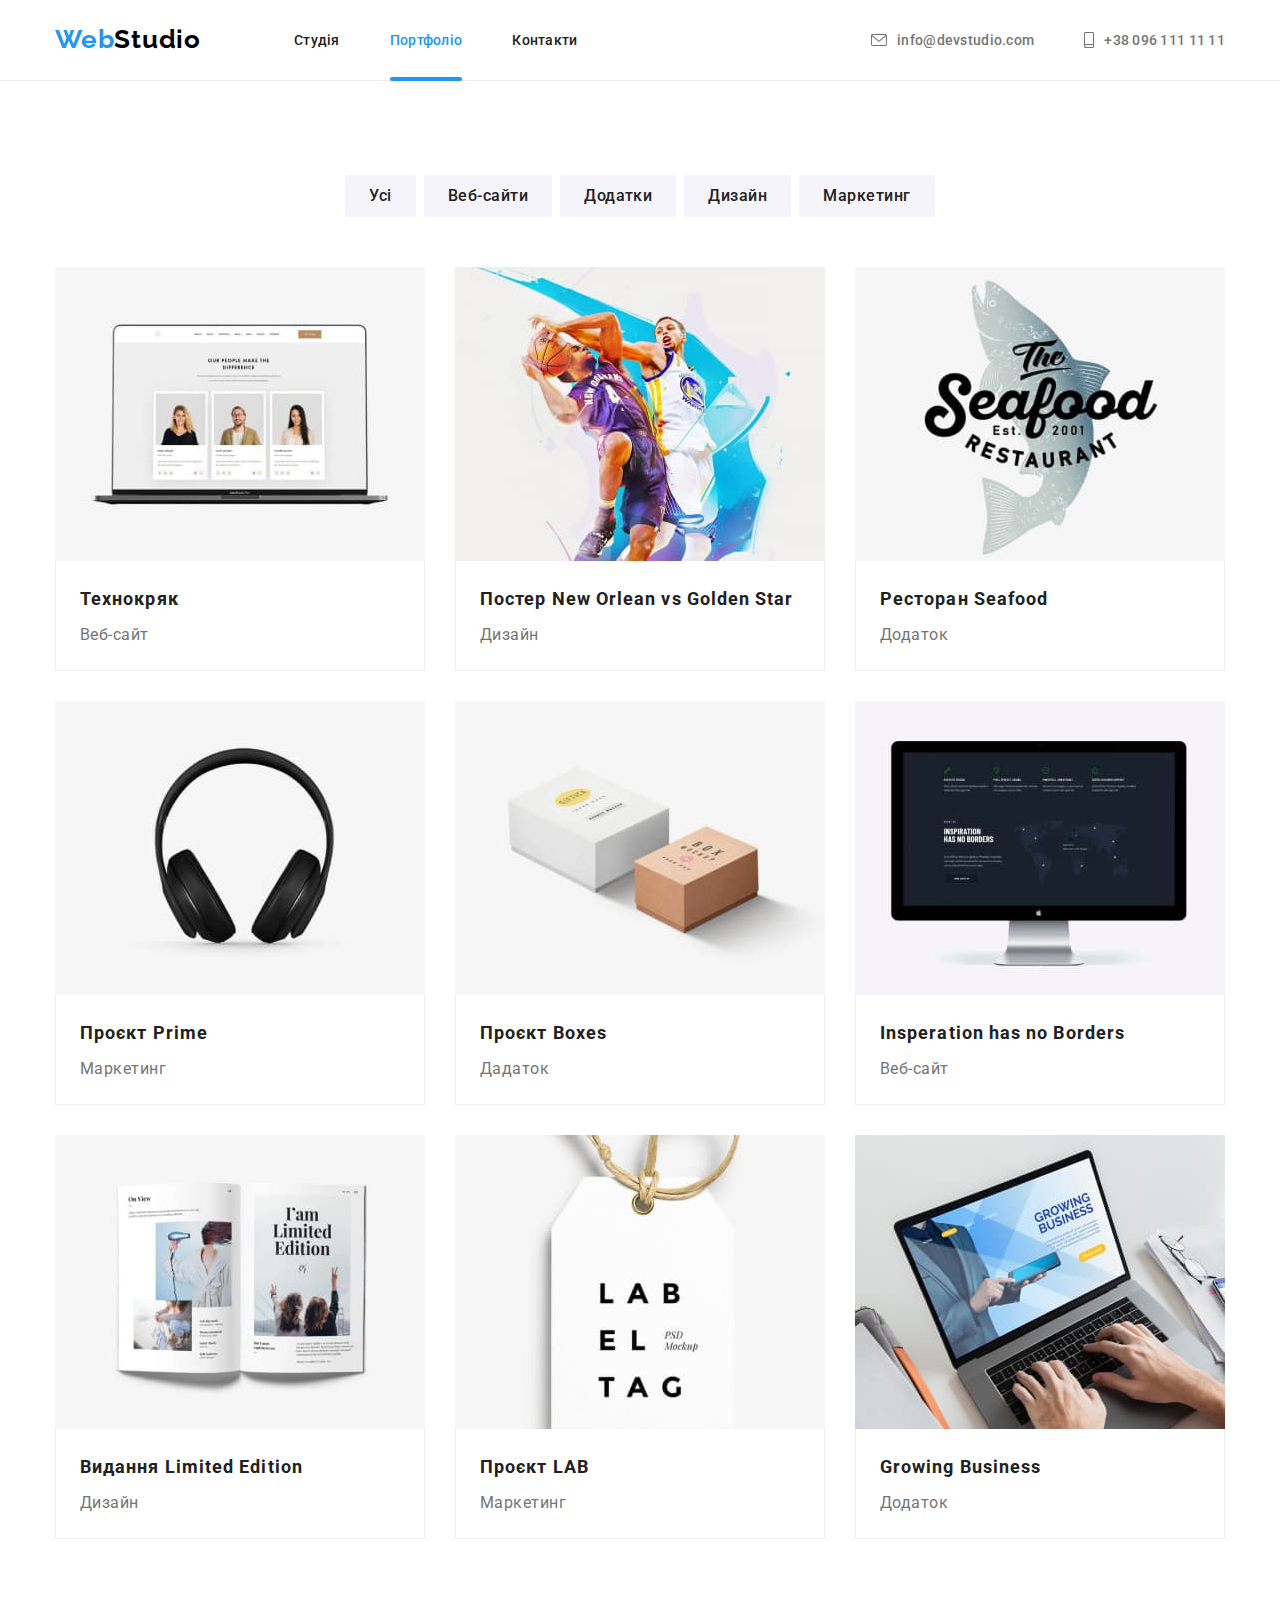
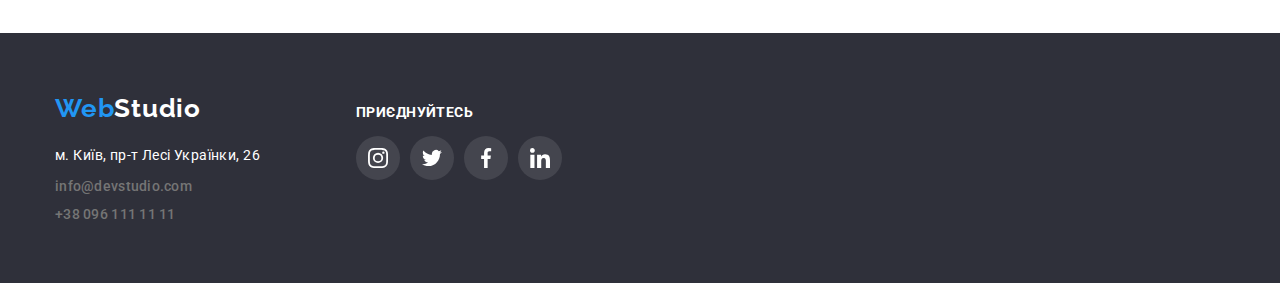
==== commit 3a9b15b5: "робота над помилками" ====
--- a/portfolio.html
+++ b/portfolio.html
@@ -81,7 +81,7 @@
           <div class="work">
             <ul class="work-lists link list">
               <li class="work-item">
-                <a href="" class="work-link-hover link">
+                <a href="#" class="work-link-hover link">
                   <div class="work-card-thumb">
                     <img src="./images/techno.jpg" alt="Ноутбук з відкритою веб сторінкою на екрані" width="370" height="294" />
                     <div class="work-card-overlay">
@@ -96,7 +96,7 @@
               </li>
 
               <li class="work-item">
-                <a href="" class="work-link-hover link">
+                <a href="#" class="work-link-hover link">
                   <div class="work-card-thumb">
                     <img src="./images/orlean.jpg" alt="Дві людини грають в баскетбол" width="370" height="294" />
                     <div class="work-card-overlay">
@@ -110,7 +110,7 @@
                 </a>
               </li>
               <li class="work-item">
-                <a href="" class="work-link-hover link">
+                <a href="#" class="work-link-hover link">
                   <div class="work-card-thumb">
                     <img src="./images/seafood.jpg" alt="Логотип ресторану" width="370" height="294" />
                     <div class="work-card-overlay">
@@ -124,7 +124,7 @@
                 </a>
               </li>
               <li class="work-item">
-                <a href="" class="work-link-hover link">
+                <a href="#" class="work-link-hover link">
                   <div class="work-card-thumb">
                     <img src="./images/prime.jpg" alt="Чорні навушники на сірому фоні" width="370" height="294" />
                     <div class="work-card-overlay">
@@ -138,7 +138,7 @@
                 </a>
               </li>
               <li class="work-item">
-                <a href="" class="work-link-hover link">
+                <a href="#" class="work-link-hover link">
                   <div class="work-card-thumb">
                     <img src="./images/boxes.jpg" alt="Дві картонні коробки" width="370" height="294" />
                     <div class="work-card-overlay">
@@ -152,7 +152,7 @@
                 </a>
               </li>
               <li class="work-item">
-                <a href="" class="work-link-hover link">
+                <a href="#" class="work-link-hover link">
                   <div class="work-card-thumb">
                     <img src="./images/borders.jpg" alt="Екран з відображеним веб-сайтом з аналітикою" width="370" height="294" />
                     <div class="work-card-overlay">
@@ -166,7 +166,7 @@
                 </a>
               </li>
               <li class="work-item">
-                <a href="" class="work-link-hover link">
+                <a href="#" class="work-link-hover link">
                   <div class="work-card-thumb">
                     <img src="./images/limited.jpg" alt="Відкритий глянцевий журнал" width="370" height="294" />
                     <div class="work-card-overlay">
@@ -180,7 +180,7 @@
                 </a>
               </li>
               <li class="work-item">
-                <a href="" class="work-link-hover link">
+                <a href="#" class="work-link-hover link">
                   <div class="work-card-thumb">
                     <img src="./images/lab.jpg" alt="Ярлик на якому забражено лого компанії" width="370" height="294" />
                     <div class="work-card-overlay">
@@ -194,7 +194,7 @@
                 </a>
               </li>
               <li class="work-item">
-                <a href="" class="work-link-hover link">
+                <a href="#" class="work-link-hover link">
                   <div class="work-card-thumb">
                     <img src="./images/business.jpg" alt="Людина працює з ноутбуком та на екрані відображений додаток " width="370" height="294" />
                     <div class="work-card-overlay">
--- a/css/style.css
+++ b/css/style.css
@@ -128,9 +128,10 @@
 }
 
 .nav-link {
+    position: relative;
     display: block;
     padding-top: 32px;
-    /* padding-bottom: 32px; */
+    padding-bottom: 32px;
 
     color: var(--second-text-color);
 
@@ -205,9 +206,12 @@
 
 .link.current::after {
     content: "";
+    position: absolute;
     display: block;
     width: 100%;
     height: 4px;
+    left: 0;
+    bottom: -1px;
     border-radius: 2px;
     margin-top: 28px;
 
@@ -266,8 +270,14 @@
     left: 0;
     width: 100%;
     height: 100%;
-
+    z-index: 2;
+    opacity: 1;
+    visibility: visible;
+    pointer-events: all;
+
+    overflow: hidden;
     background-color: rgba(14, 13, 13, 0.8);
+    transition: opacity var(--tran-dur-and-tim-fun), visibilyty var(--tran-dur-and-tim-fun);
 }
 
 .modal {
@@ -282,12 +292,31 @@
     background: #FFFFFF;
     box-shadow: 0px 1px 3px rgba(0, 0, 0, 0.12), 0px 1px 1px rgba(0, 0, 0, 0.14), 0px 2px 1px rgba(0, 0, 0, 0.2);
     border-radius: 4px;
-
+}
+
+.btn-modal-close {
+    position: absolute;
+    top: 8px;
+    right: 8px;
+    display: flex;
+    align-items: center;
+    justify-content: center;
+    height: 30px;
+    width: 30px;
+    border-radius: 50%;
+    border: 1px solid rgba(0, 0, 0, 0.1);
+    background-color: #ffffff;
+    cursor: pointer;
+}
+
+.btn-modal-close:hover .modal-close-icon,
+.btn-modal-close:focus-within .modal-close-icon {
+    fill: var(--accent-color);
 }
 
 .backdrop.is-hidden {
-    /* visibility: ; */
     opacity: 0;
+    visibility: hidden;
     pointer-events: none;
 
 }
@@ -777,12 +806,7 @@
     letter-spacing: 0.06em;
 }
 
-.work-item:hover,
-.work-item:focus-within {
-    box-shadow: 0px 1px 1px rgba(0, 0, 0, 0.12), 0px 4px 4px rgba(0, 0, 0, 0.06),
-        1px 4px 6px rgba(0, 0, 0, 0.16);
-    transform: translateY(0);
-}
+
 
 /* Work card hover style */
 .work-card-thumb {
@@ -813,8 +837,19 @@
     letter-spacing: 0.03em;
 }
 
-.work-item:hover .card-text-overlay,
-.work-item:focus-within .card-text-overlay {
+.work-link-hover:hover,
+.work-link-hover:focus {
+    box-shadow: 0px 1px 1px rgba(0, 0, 0, 0.12), 0px 4px 4px rgba(0, 0, 0, 0.06),
+        1px 4px 6px rgba(0, 0, 0, 0.16);
+    transform: translateY(0);
+}
+
+.work-link-hover {
+    display: block;
+}
+
+.work-link-hover:hover .card-text-overlay,
+.work-link-hover:focus .card-text-overlay {
     transform: translateY(0);
     transition: transform var(--tran-dur-and-tim-fun);
 }
@@ -854,11 +889,11 @@
     height: 50px;
     border-radius: 4px;
     margin-bottom: 200px;
+    cursor: pointer;
 
     color: var(--second-btn-color);
     background-color: var(--accent-color);
     border-color: transparent;
-    cursor: pointer;
 
     font-family: 'Roboto';
     font-style: normal;
